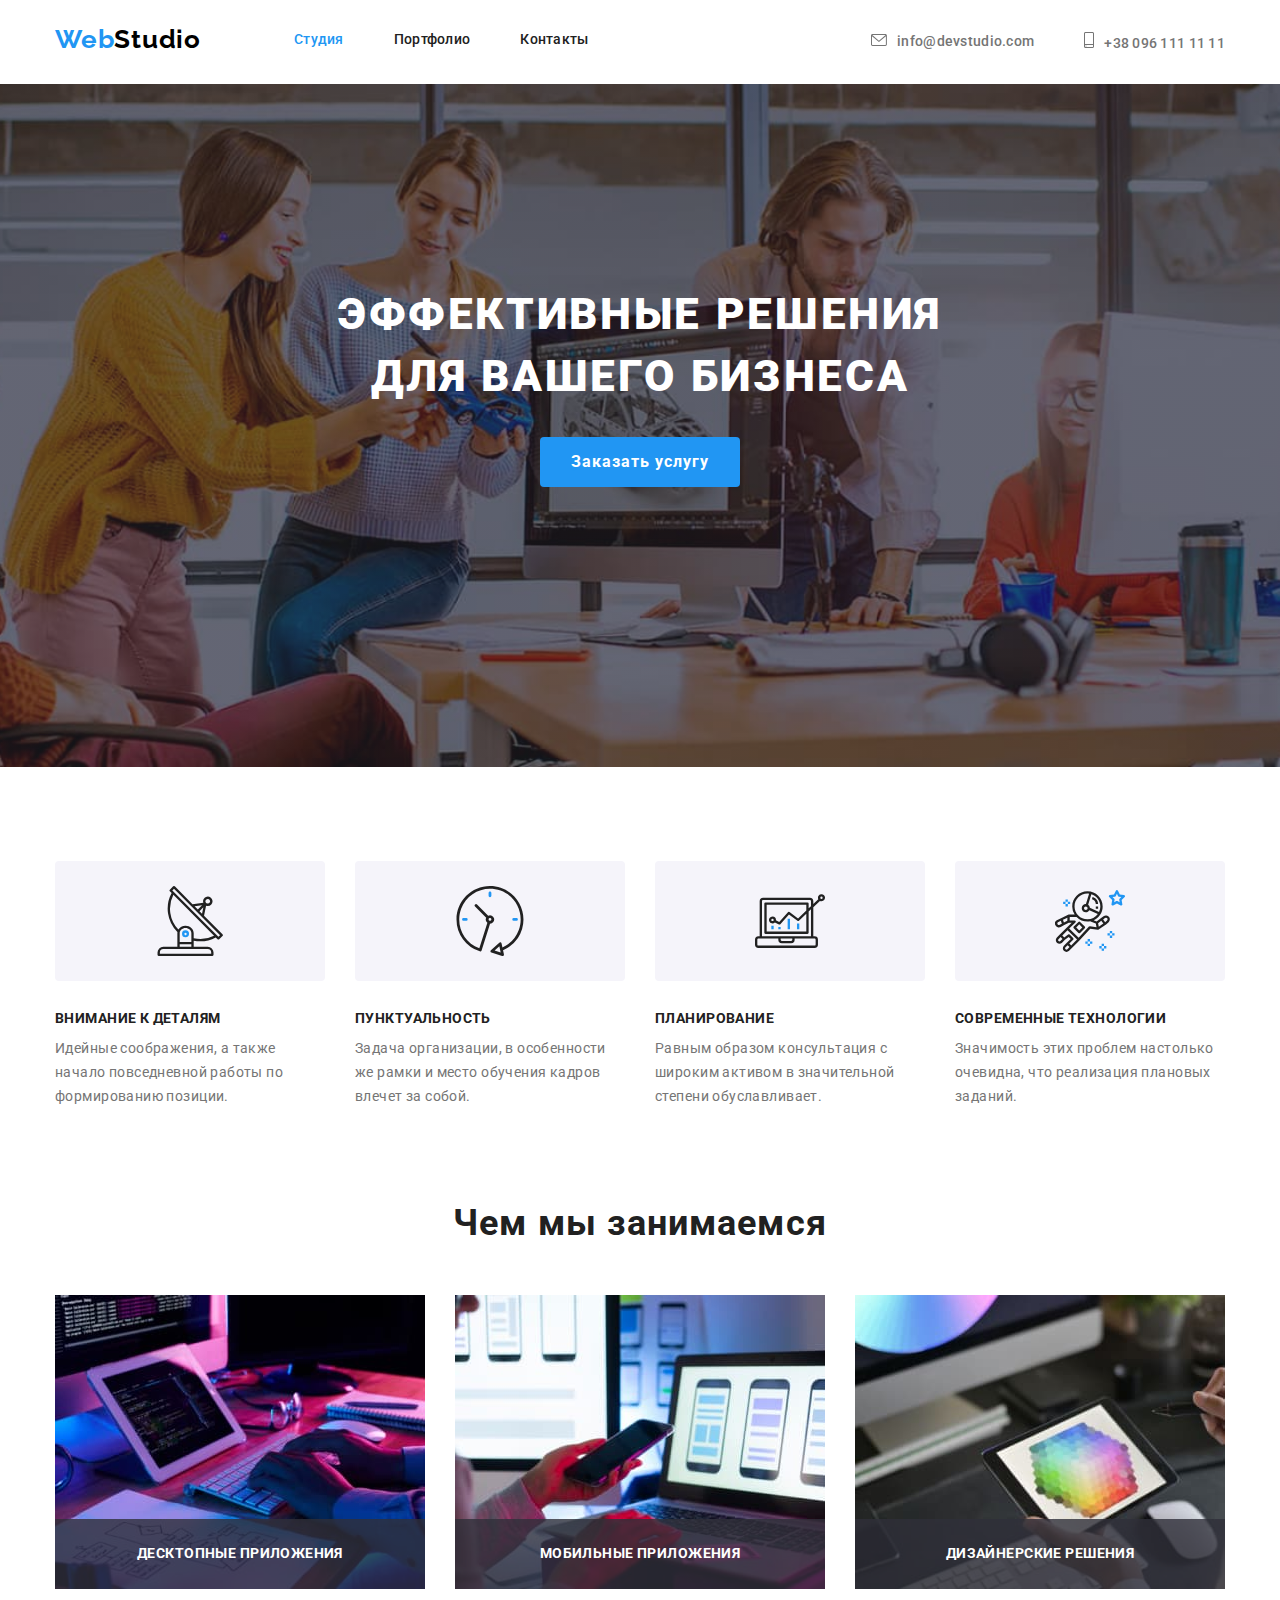
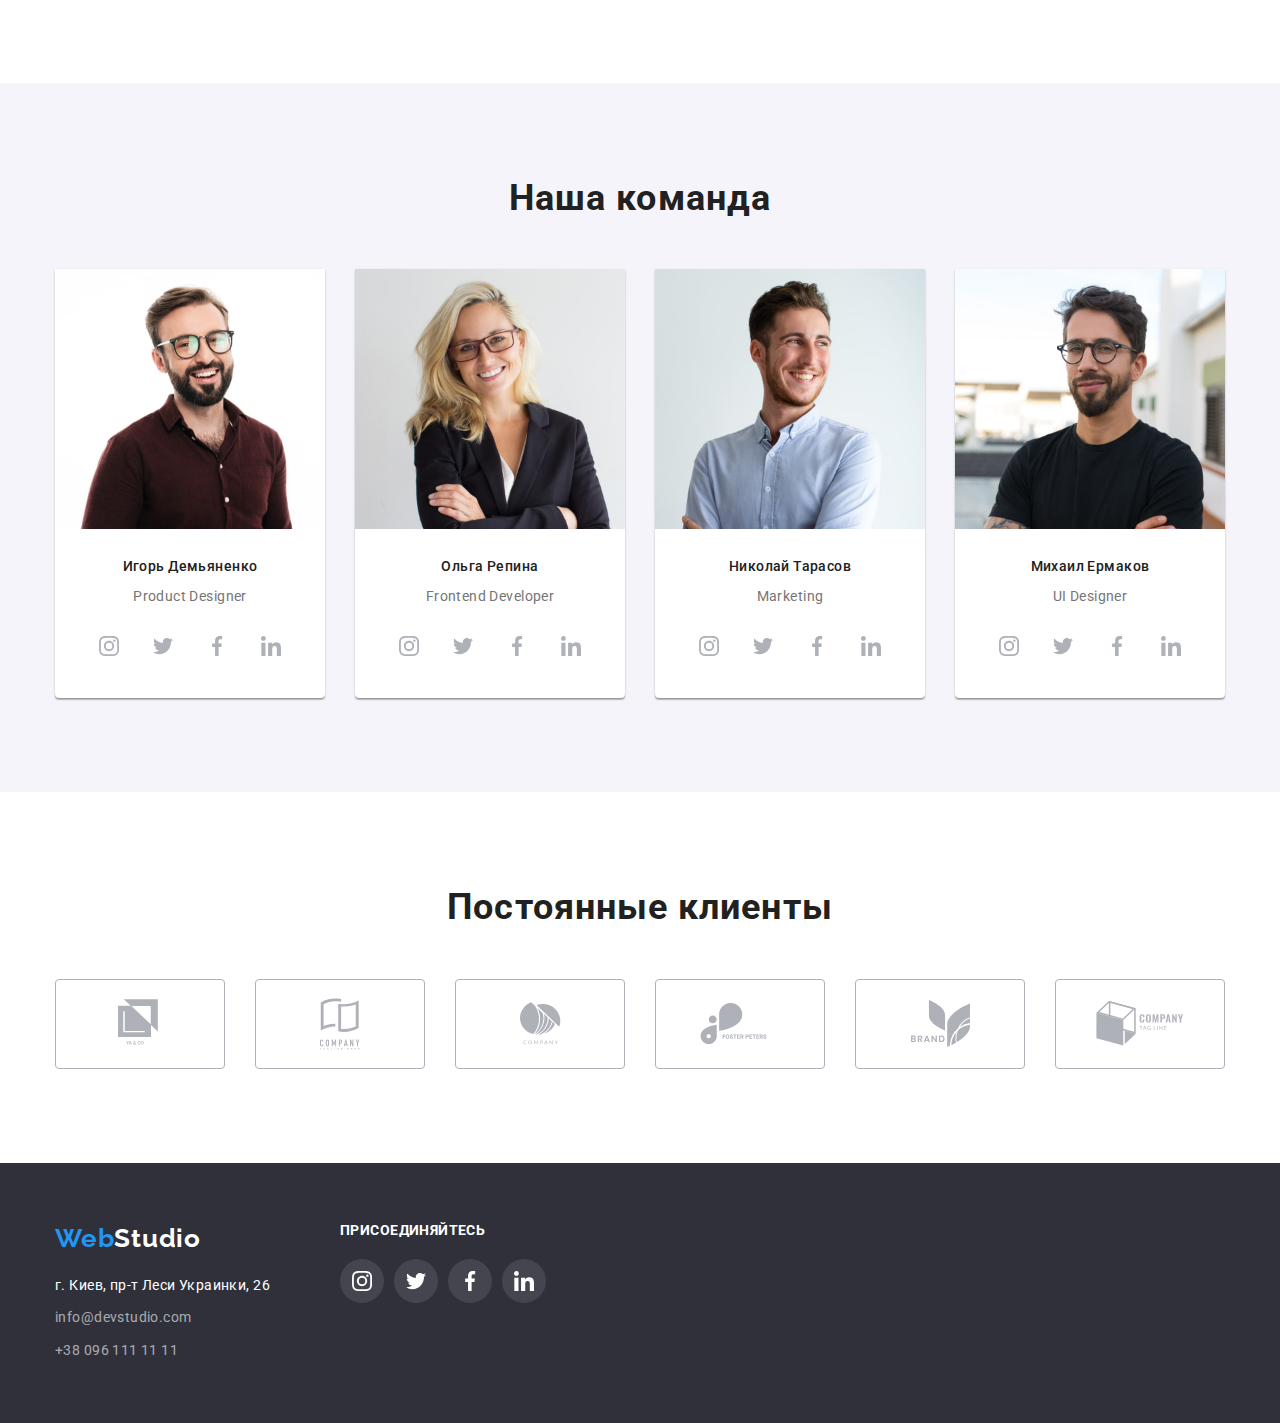
==== index.html @ 52931876 "add label-text for images" ====
<!DOCTYPE html>
<html 
lang="ru">
<head>
<meta http-equiv="Content-Type" content="text/html;charset=UTF-8">
<title>WebStudio</title>
<link rel="stylesheet" href="https://cdnjs.cloudflare.com/ajax/libs/modern-normalize/1.0.0/modern-normalize.min.css">
<link rel="preconnect" href="https://fonts.gstatic.com">
<link href="https://fonts.googleapis.com/css2?family=Raleway:wght@700&family=Roboto:wght@400;500;700;900&display=swap" rel="stylesheet">
<link rel="stylesheet" href="./css/styles.css">      
</head>
    <body>
            <!-- Шапка сайта -->
            <header class="container">
                <div class="site-navigation">
                    <nav>
                    <div class="logo-container">
                            <a class="logo link" href="./index.html">
                                <p><span class="logo-part">Web</span>Studio</p>
                            </a>
                            <ul class="nav-container">
                                <li class="send"><a class="site-nav link current" href="#">Студия</a></li>
                                <li class="send"><a class="site-nav link" href="./portfolio.html">Портфолио</a></li>
                                <li class="send"><a class="site-nav link" href="#">Контакты</a></li>
                            </ul>
                        </div>
                    </nav>
                    <div class="site-contacts">
                        <ul class="auth-nav">
                            <li class="send">
                              <a class="link"  href="mailto:info@devstudio.com">
                            <svg class="auth-icon" width="16px" height="12px">
                                <use href="./images/sprite.svg#icon-envelope"></use>
                            </svg>info@devstudio.com</a>   
                            </li>
                             <li class="send"><a class="link" href="tel:+380961111111">
                                <svg class="auth-icon" width="10px" height="16px">
                                    <use href="./images/sprite.svg#icon-smartphone"></use>
                                </svg>+38 096 111 11 11</a>
                            </li>
                        </ul>
                    </div>
                </div>
            </header>
            <main class="main">
                <!--Герой-->
                    <section class="hero"> 
                        <div class="container">
                        <h1 class="hero-title">Эффективные решения для вашего бизнеса</h1>
                        <button class="primary-button"><span class="primary-button">Заказать услугу</span></button>
                        </div>
                    </section>
                <!--Особенности-->
                    <section class="section-features">
                        <div class="container">
                            <h2 class="section-title about"><span class="hidden">Особенности</span></h2>
                            <ul class="features-list">
                                <li class="item"> 
                                   <div class="item-background">
                                        <svg class="icon-features" width="70px" height="70px">
                                            <use href="./images/sprite.svg#icon-Group"></use>
                                        </svg>
                                   </div>
                                    <h3 class="title">Внимание к деталям</h3>
                                    <p class="text">Идейные соображения, а также начало повседневной работы по формированию позиции.</p>
                                </li>
                                <li class="item">
                                    <div class="item-background">
                                        <svg class="icon-features" width="70" height="70">
                                            <use href="./images/sprite.svg#icon-clock-1"></use>
                                        </svg>
                                    </div>
                                    <h3 class="title">Пунктуальность</h3>
                                    <p class="text">Задача организации, в особенности же рамки и место обучения кадров влечет за собой.</p>
                                </li>
                                <li class="item"> 
                                    <div class="item-background">
                                        <svg class="icon-features" width="70" height="70">
                                            <use href="./images/sprite.svg#icon-diagram-1"></use>
                                        </svg>
                                    </div>
                                    <h3 class="title">Планирование</h3>
                                    <p class="text">Равным образом консультация с широким активом в значительной степени обуславливает.</p>
                                </li>
                                <li class="item">
                                    <div class="item-background">
                                        <svg class="icon-features" width="70px" height="70px">
                                            <use href="./images/sprite.svg#icon-astronaut-1"></use>
                                        </svg>
                                    </div>
                                    <h3 class="title">Современные технологии</h3>
                                    <p class="text">Значимость этих проблем настолько очевидна, что реализация плановых заданий.</p>
                                </li>
                            </ul>
                        </div>
                    </section>
                <!--Чем мы занимаемся-->
                    <section class="section-works">
                        <div class="container">
                        <h2 class="section-title">Чем мы занимаемся</h2>
                        <ul class="features-list">
                            <li class="item">
                                <a class="link" href="#">
                                    <img class="image" src="./images/box1-1.jpg" alt="рабочее место" width="370" height="294"></a>
                                    <div class="image-text">
                                        <p class="text-label">Десктопные приложения</p>
                                    </div>
                                
                            </li>
                            <li class="item">
                                <a class="link" href="#">
                                    <img class="image" src="./images/box2-1.jpg" alt="работа за ноутбуком" width="370" height="294"></a>
                                    <div class="image-text">
                                        <p class="text-label">Мобильные приложения</p>
                                    </div>
                            </li>
                            <li class="item">
                                <a class="link" href="#">
                                    <img class="image" src="./images/box3-1.jpg" alt="планшет в руке" width="370" height="294"></a>
                                    <div class="image-text">
                                        <p class="text-label">Дизайнерские решения</p>
                                    </div>
                            </li>
                        </ul>
                        </div>
                    </section>
                <!--Наша команда-->
                    <section class="section-holder">
                        <div class="container">
                            <h2 class="section-title">Наша команда</h2>
                             <div class="team">
                                <ul class="features-box">
                                    <li class="item">
                                        <img class="image" src="./images/img1-1.jpg" alt="Фото дизайнера" width="270" height="260">
                                        <h3 class="title">Игорь Демьяненко</h3>
                                        <p>Product Designer</p>
                                        <div class="features-card">
                                            <a class="icon-link" href="#">
                                                <svg class="social-link" width="20" height="20">
                                                    <use href="./images/sprite.svg#icon-instagram-g"></use>
                                                </svg>
                                            </a>
                                            <a class="icon-link" href="#">
                                                <svg class="social-link" width="20" height="20">
                                                    <use href="./images/sprite.svg#icon-twitter-1-1"></use>
                                                </svg>
                                            </a>
                                            <a class="icon-link" href="#">
                                                <svg class="social-link" width="20" height="20">
                                                    <use href="./images/sprite.svg#icon-facebook-g"></use>
                                                </svg>
                                            </a>
                                            <a class="icon-link" href="#">
                                                <svg class="social-link" width="20" height="20">
                                                    <use href="./images/sprite.svg#icon-linkedin-1"></use>
                                                </svg>
                                            </a>
                                        </div>
                                    </li>
                                     <li class="item">
                                        <img class="image" src="./images/img2-1.jpg" alt="Фото разработчика" width="270" height="260">
                                        <h3 class="title">Ольга Репина</h3>
                                        <p>Frontend Developer</p>
                                        <div class="features-card">
                                            <a class="icon-link" href="#">
                                                <svg class="social-link" width="20" height="20">
                                                    <use href="./images/sprite.svg#icon-instagram-g"></use>
                                                </svg>
                                            </a>
                                            <a class="icon-link" href="#">
                                                <svg class="social-link" width="20" height="20">
                                                    <use href="./images/sprite.svg#icon-twitter-1-1"></use>
                                                </svg>
                                            </a>
                                            <a class="icon-link" href="#">
                                                <svg class="social-link" width="20" height="20">
                                                    <use href="./images/sprite.svg#icon-facebook-g"></use>
                                                </svg>
                                            </a>
                                            <a class="icon-link" href="#">
                                                <svg class="social-link" width="20" height="20">
                                                    <use href="./images/sprite.svg#icon-linkedin-1"></use>
                                                </svg>
                                            </a>
                                        </div>
                                     </li>
                                     <li class="item">
                                        <img class="image" src="./images/img3-1.jpg" alt="Фото маркетолога" width="270" height="260">
                                        <h3 class="title">Николай Тарасов</h3>
                                        <p>Marketing</p>
                                        <div class="features-card">
                                            <a class="icon-link" href="#">
                                                <svg class="social-link" width="20" height="20">
                                                    <use href="./images/sprite.svg#icon-instagram-g"></use>
                                                </svg>
                                            </a>
                                            <a class="icon-link" href="#">
                                                <svg class="social-link" width="20" height="20">
                                                    <use href="./images/sprite.svg#icon-twitter-1-1"></use>
                                                </svg>
                                            </a>
                                            <a class="icon-link" href="#">
                                                <svg class="social-link" width="20" height="20">
                                                    <use href="./images/sprite.svg#icon-facebook-g"></use>
                                                </svg>
                                            </a>
                                            <a class="icon-link" href="#">
                                                <svg class="social-link" width="20" height="20">
                                                    <use href="./images/sprite.svg#icon-linkedin-1"></use>
                                                </svg>
                                            </a>
                                        </div>
                                     </li>
                                     <li class="item">
                                        <img class="image" src="./images/img4-1.jpg" alt="Фото UI дизайнера" width="270" height="260">
                                        <h3 class="title">Михаил Ермаков</h3>
                                        <p>UI Designer</p>
                                        <div class="features-card">
                                            <a class="icon-link" href="#">
                                                <svg class="social-link" width="20" height="20">
                                                    <use href="./images/sprite.svg#icon-instagram-g"></use>
                                                </svg>
                                            </a>
                                            <a class="icon-link" href="#">
                                                <svg class="social-link" width="20" height="20">
                                                    <use href="./images/sprite.svg#icon-twitter-1-1"></use>
                                                </svg>
                                            </a>
                                            <a class="icon-link" href="#">
                                                <svg class="social-link" width="20" height="20">
                                                    <use href="./images/sprite.svg#icon-facebook-g"></use>
                                                </svg>
                                            </a>
                                            <a class="icon-link" href="#">
                                                <svg class="social-link" width="20" height="20">
                                                    <use href="./images/sprite.svg#icon-linkedin-1"></use>
                                                </svg>
                                            </a>
                                        </div>
                                    </li>
                                </ul>
                            </div>
                        </div>
                    </section>
                <!-- Section our clients -->
                    <section class="our-clients">
                       <div class="container">
                            <h2 class="section-title">Постоянные клиенты</h2>
                            <ul class="item-clients">
                                <li class="item">
                                    <a class="icon-clients" href="">
                                        <svg class="link-card" width="44" height="49">
                                            <use  href="./images/sprite.svg#icon-logo-1"></use>
                                        </svg>
                                    </a>
                                </li>
                                <li class="item">
                                    <a class="icon-clients" href="">
                                        <svg class="link-card" width="40" height="52">
                                            <use href="./images/sprite.svg#icon-logo-2"></use>
                                        </svg>
                                    </a>
                                </li>
                                <li class="item">
                                    <a class="icon-clients" href="">
                                        <svg class="link-card" width="41" height="43">
                                            <use href="./images/sprite.svg#icon-logo-3"></use>
                                        </svg>
                                    </a>
                                </li>
                                <li class="item">
                                    <a class="icon-clients" href="">
                                        <svg class="link-card" width="80" height="42">
                                            <use  href="./images/sprite.svg#icon-logo-4"></use>
                                        </svg>
                                    </a>
                                </li>
                                <li class="item">
                                    <a class="icon-clients" href="">
                                        <svg class="link-card" width="59" height="47">
                                            <use href="./images/sprite.svg#icon-logo-5"></use>
                                        </svg>
                                    </a>
                                </li>
                                <li class="item">
                                    <a class="icon-clients" href="">
                                        <svg class="link-card" width="88" height="45">
                                            <use href="./images/sprite.svg#icon-logo-6"></use>
                                        </svg>
                                    </a>
                                </li>
                            </ul>
                       </div>
                    </section>
            </main>
            <!-- Футер -->
            <footer class="footer">
                <div class="footer-icons container">
                    <div class="footer-container ">
                        <div class="logo-container">
                            <a class="link" href="./index.html">
                                <p class="logo-sub"><span class="logo-part">Web</span>Studio</p>
                            </a>
                        </div>
                        <address class="address-container">
                            <p class="address-text">г. Киев, пр-т Леси Украинки, 26</p>
                        </address>
                        <ul class="items">
                            <li class="footer-link"><a class="item" href="mailto:info@devstudio.com">info@devstudio.com</a></li>
                            <li class="footer-link"><a class="item" href="tel:+380961111111">+38 096 111 11 11</a></li>
                        </ul>
                    </div>
                    <div class="box-icon">
                        <h2 class="part-title">присоединяйтесь</h2>
                        <ul class="footer-link">
                            <li class="footer-item">
                                <a class="part-icon" href="">
                                    <svg width="20" height="20">
                                        <use href="./images/sprite.svg#icon-instagram-w"></use>
                                    </svg>
                                </a>
                            </li>
                            <li class="footer-item">
                                <a class="part-icon" href="">
                                    <svg width="20" height="20">
                                        <use href="./images/sprite.svg#icon-twitter-1w"></use>
                                    </svg>
                                </a>
                            </li>
                            <li class="footer-item">
                                <a class="part-icon" href="">
                                    <svg width="20" height="20">
                                        <use href="./images/sprite.svg#icon-facebook-w"></use>
                                    </svg>
                                </a>
                            </li>
                            <li class="footer-item">
                                <a class="part-icon" href="">
                                    <svg width="20" height="20">
                                        <use href="./images/sprite.svg#icon-linkedin-w"></use>
                                    </svg>
                                </a>
                            </li>
                        </ul>
                    </div>
                </div>
            </footer>
    </body>
</html>
---- css/styles.css ----
h1,
h2,
h3,
h4,
h5,
h6 {
  margin: 0;
}
*,
*::before,
*::after {
  box-sizing: border-box;
}
:root {
  --primary-text-color: #757575;
  --second-text-color: #ffffff;
  --title-text-color: #212121;
  --accent-color: #2196f3;
  --primary-bg-color: #ffffff;
  --second-bg-color: #2f303a;
  --section-bg-color: #f5f4fa;
}

.container {
  margin-left: auto;
  margin-right: auto;
  width: 1200px;
  padding: 0px 15px;

  /* outline: 3px solid teal; */
}

/* Стили для index.html */

/* Header */

.site-contacts {
  margin-left: auto;
  align-items: center;
  display: flex;
}
.site-navigation {
  display: flex;
  justify-content: flex-start;
}

.nav-container {
  align-items: center;
  display: flex;
  margin-left: 93px;
}
.nav-container .send + .send {
  margin-left: 50px;
  margin-top: 32px;
  margin-bottom: 32px;
}
.auth-icon {
  fill: currentColor;
  box-sizing: content-box;
  padding-right: 10px;
}
.send {
  display: flex;
}
.auth-nav {
  display: flex;
  align-items: center;
}
.auth-nav .send:hover .auth-nav .send:focus {
  fill: var(--accent-color);
  margin-top: 32px;
  margin-bottom: 32px;
}
.auth-nav .send + .send {
  padding-left: 50px;
  padding-top: 32px;
  padding-bottom: 32px;
}
.auth-nav .link:hover,
.auth-nav .link:focus {
  color: var(--accent-color);
}
.auth-icon:hover,
.auth-icon:focus {
  color: var(--accent-color);
}
.logo-container {
  align-items: center;
  display: flex;
}

.auth-nav .link {
  display: block;
  color: var(--primary-text-color);
  font-weight: 500;
  font-size: 14px;
  line-height: 1.14;
  letter-spacing: 0.02em;
}

body {
  margin: 0;
  font-family: 'Raleway', sans-serif;
  font-family: 'Roboto', sans-serif;
  background-color: var(--primary-bg-color);
  color: var(--primary-text-color);
  font-style: normal;
  font-weight: 400;
  font-size: 14px;
  line-height: 1.7;
  letter-spacing: 0.03em;
}
ul {
  padding: 0;
  margin: 0;
  list-style: none;
}
.link {
  text-decoration: none;
}

/* logo */
.logo-container > .logo {
  align-items: center;
  margin-top: 24px;
  margin-bottom: 25px;
}
.logo-container p {
  margin: 0;
}
.logo {
  font-family: Raleway;
  font-weight: 700;
  font-size: 26px;
  line-height: 1.2;
  letter-spacing: 0.03em;
  color: #000000;
}
.logo-part {
  color: var(--accent-color);
}

/*Site-nav*/
.site-nav {
  display: flex;

  color: var(--title-text-color);

  font-weight: 500;
  font-size: 14px;
  line-height: 1.14;
  letter-spacing: 0.02em;
}
.site-nav.link:hover,
.site-nav.link:focus {
  color: var(--accent-color);
}
.site-nav.link.current {
  color: var(--accent-color);
}
/* Hero */
.hero-container {
}
.hero {
  background-image: linear-gradient(
      to right,
      rgba(47, 48, 58, 0.4),
      rgba(47, 48, 58, 0.4)
    ),
    url(../images/Img14-1.jpg);
  background-repeat: no-repeat;
  background-size: cover;
  background-position: center;

  padding-bottom: 280px;
  padding-top: 200px;

  background-color: var(--second-bg-color);
  align-items: center;
  text-align: center;
}
.hero-title {
  display: block;
  width: 696px;
  margin: auto;
  margin-bottom: 30px;

  color: var(--second-text-color);

  font-weight: 900;
  font-size: 44px;
  line-height: 1.4;
  text-align: center;
  letter-spacing: 0.06em;
  text-transform: uppercase;
}
/* Button */
.primary-button {
  border-radius: 4px;
  border: none;
  min-width: 200px;
  height: 50px;

  background-color: var(--accent-color);
  color: var(--second-text-color);
  font-weight: 700;
  font-size: 16px;
  line-height: 1.9;
  letter-spacing: 0.06em;
  outline: transparent;
  cursor: pointer;
}

/* Sections */
.hidden {
  position: absolute;
  clip: rect(0 0 0 0);
  width: 1px;
  height: 1px;
  margin: -1px;
}

.section-holder {
  padding: 94px 0px;
  background-color: var(--section-bg-color);
}
.section-works {
  padding-bottom: 94px;
}
.section-features {
  padding-bottom: 94px;
  padding-top: 94px;
}
.container > .about {
  margin-bottom: 0px;
}
.section-title {
  margin-bottom: 50px;
  color: var(--title-text-color);
  font-weight: 700;
  font-size: 36px;
  line-height: 1.17;
  text-align: center;
  letter-spacing: 0.03em;
}
/* Features */

.item-background {
  margin-bottom: 30px;
  background-color: var(--section-bg-color);
  border-radius: 4px;
  display: flex;
  justify-content: center;
  align-items: center;
  box-sizing: content-box;
  width: 270px;
  height: 120px;
}
.features-list .item {
  position: relative;
}
.features-list .item + .item {
  margin-left: 30px;
}
.features-list {
  display: flex;
  justify-content: space-between;
}

.image {
  display: block;
}

.image-text {
  position: absolute;
  bottom: 0;
  left: 0;
  width: 370px;
  height: 70px;

  background-color: rgba(47, 48, 58, 0.8);
}
.text-label {
  position: absolute;
  top: 50%;
  left: 50%;
  transform: translate(-50%, -50%);

  font-weight: 700;
  font-size: 14px;
  line-height: 1.14;
  text-align: center;
  letter-spacing: 0.03em;
  text-transform: uppercase;

  color: var(--primary-bg-color);
}
.features-container {
  margin-bottom: 94px;
}
.features-list p {
  width: 270px;
  margin: 0;
}
.features-list .title {
  margin-bottom: 10px;
  color: var(--title-text-color);
  font-weight: 700;
  font-size: 14px;
  line-height: 1.14;
  letter-spacing: 0.03em;
  text-transform: uppercase;
}
.features-box .item + .item {
  margin-left: 30px;
}
.features-box {
  display: flex;
}
.features-box p {
  margin: 0;
}
.features-box li {
  box-shadow: 0px 1px 3px rgba(0, 0, 0, 0.12), 0px 1px 1px rgba(0, 0, 0, 0.14),
    0px 2px 1px rgba(0, 0, 0, 0.2);
  border-radius: 0px 0px 4px 4px;
  background-color: var(--second-text-color);
  width: 270px;
  text-align: center;
}
.features-box .image {
  margin-bottom: 30px;
}
.team p {
  margin-bottom: 16px;
}
.features-box .title {
  margin-bottom: 10px;
  color: var(--title-text-color);
  font-weight: 500;
  font-size: 14px;
  line-height: 1.14;
  letter-spacing: 0.03em;
}
.features-card .icon-link + .icon-link {
  margin-left: 10px;
}
.icon-link:hover,
.icon-link:focus {
  background-color: var(--accent-color);
  fill: var(--primary-bg-color);
}
.features-card {
  color: #afb1b8;
  display: flex;
  padding-right: 32px;
  padding-left: 32px;
  padding-bottom: 30px;
}

.icon-link {
  color: #afb1b8;
  width: 44px;
  height: 44px;
  background-size: contain;
  display: flex;
  justify-content: center;
  align-items: center;
  cursor: pointer;
  border-radius: 50%;
  fill: currentColor;
}
.social-link {
  justify-content: center;
  align-items: center;
  display: flex;
  background-size: contain;
}
/* Section our clients */
.our-clients {
  padding: 94px 0px;
}
.item-clients {
  display: flex;
}
.icon-clients:hover,
.icon-clients:focus {
  border-radius: 4px;
  fill: var(--accent-color);
}
.icon-clients {
  width: 170px;
  height: 90px;
  color: #afb1b8;
  background-size: contain;
  display: flex;
  justify-content: center;
  align-items: center;
  cursor: pointer;
  fill: currentColor;
}
.item-clients .item:focus,
.item-clients .item:hover {
  border: 1px solid #2196f3;
}
.item-clients .item {
  cursor: pointer;
  display: flex;
  border: 1px solid #afb1b8;
  box-sizing: border-box;
  border-radius: 4px;
  fill: currentColor;

  justify-content: center;
  align-items: center;
  width: 170px;
  height: 90px;
}
.item-clients .item + .item {
  margin-left: 30px;
}
/* Footer */
.footer-icons {
  display: flex;
}
.box-icon {
  margin-left: 70px;
  margin-right: auto;
}
.footer-link {
  display: flex;
}
.footer-link .footer-item + .footer-item {
  margin-left: 10px;
}
.part-title {
  margin-bottom: 20px;
  font-weight: 700;
  font-size: 14px;
  line-height: 1.14;
  letter-spacing: 0.03em;
  text-transform: uppercase;
  color: var(--second-text-color);
}
.part-icon {
  background: rgba(255, 255, 255, 0.1);
  width: 44px;
  height: 44px;
  background-size: contain;
  display: flex;
  justify-content: center;
  align-items: center;
  cursor: pointer;
  border-radius: 50%;
  fill: currentColor;
}
.part-icon:hover,
.part-icon:focus {
  background-color: var(--accent-color);
}
.footer-container {
  align-items: center;
  justify-content: flex-start;
  background-color: var(--second-bg-color);
}
.footer-container .item + .item {
  margin-bottom: 9px;
}
.logo-container .logo-sub {
  margin-bottom: 20px;
}
.items .footer-link:first-child {
  margin-bottom: 9px;
}

.footer {
  padding-bottom: 60px;
  padding-top: 60px;

  background-color: var(--second-bg-color);
}
.footer .item {
  color: rgba(255, 255, 255, 0.6);
  text-decoration: none;
  font-weight: 400;
  font-size: 14px;
  line-height: 1.7;
  letter-spacing: 0.03em;
}

.logo-sub {
  justify-content: flex-start;
  color: var(--second-text-color);
  font-family: Raleway;
  font-weight: 700;
  font-size: 26px;
  line-height: 1.19;
  letter-spacing: 0.03em;
}
.address-container {
  margin-bottom: 9px;
}
.address-container p {
  margin: 0;
}
.address-text {
  color: var(--second-text-color);
  font-style: normal;
  font-weight: 400;
  font-size: 14px;
  line-height: 1.7;
  letter-spacing: 0.03em;
}
/*Стили для portfolio.html */
/* Line Header */
.head-max {
  border-bottom: 1px solid #ececec;
}
/*Стили для portfolio.html */
.primary-filter {
  padding: 94px 0px;
}
.main-items {
  display: flex;
  flex-wrap: wrap;
}
.main-items .item:nth-last-child(-n + 3) {
  margin-bottom: 0px;
}
.main-items .item:nth-child(3n) {
  margin-right: 0px;
}
.item > .link:hover,
.item > .link:focus {
  box-shadow: 0px 1px 1px rgba(0, 0, 0, 0.12), 0px 4px 4px rgba(0, 0, 0, 0.06),
    1px 4px 6px rgba(0, 0, 0, 0.16);
}

.main-items .item {
  margin-bottom: 30px;
  margin-right: 30px;
  background-color: var(--primary-bg-color);
  border: 1px solid #eeeeee;
  width: 370px;
}
.filter {
  justify-content: center;
  display: flex;
  padding-bottom: 50px;
}
.filter-list + .filter-list {
  margin-left: 8px;
}
.filter-list {
  font-weight: 500;
  font-size: 16px;
  line-height: 1.6;
}
.main-content {
  font-weight: 400;
  font-size: 16px;
  line-height: 1.9;
  letter-spacing: 0.03em;
}
.item-title {
  color: var(--title-text-color);
  font-weight: 700;
  font-size: 18px;
  line-height: 2;
  letter-spacing: 0.06em;
}
.item > .link {
  display: block;
}
.picture {
  display: block;
  max-width: 100%;
  height: auto;
}
.main-items .link {
  max-width: 100%;
  height: auto;
  display: block;
  color: var(--primary-text-color);
}
.filter-section {
  padding: 20px 24px;
}

/* Button */
.filter-list > .button:hover,
.filter-list > .button:focus {
  color: var(--second-text-color);
  background-color: var(--accent-color);
  box-shadow: 0px 3px 1px rgba(0, 0, 0, 0.1), 0px 1px 2px rgba(0, 0, 0, 0.08),
    0px 2px 2px rgba(0, 0, 0, 0.12);
  cursor: pointer;
}
.filter-list > .button {
  padding: 6px 22px;
  border-radius: 4px;
  border: none;
  min-width: 73px;
  height: 38px;
  font-weight: 500;
  font-size: 16px;
  line-height: 1.6;
  text-align: center;
  letter-spacing: 0.03em;
  outline: transparent;
}
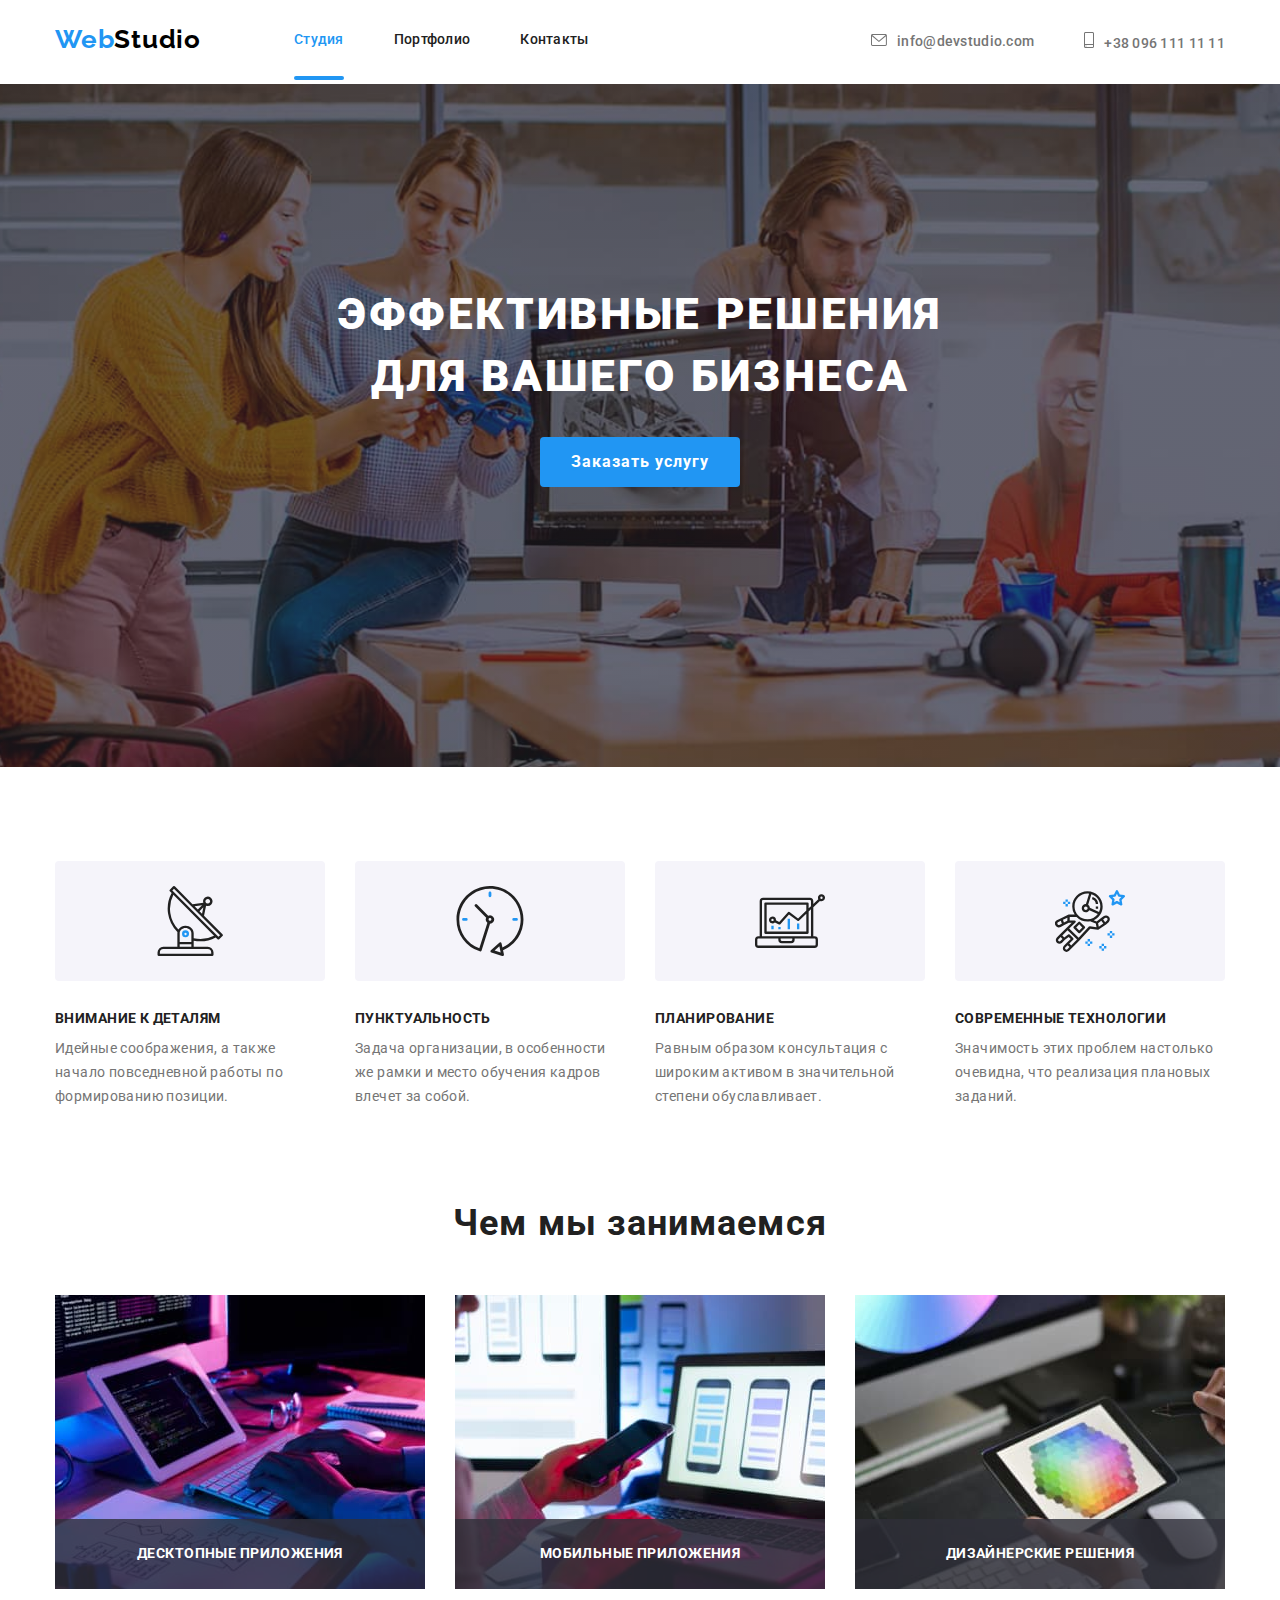
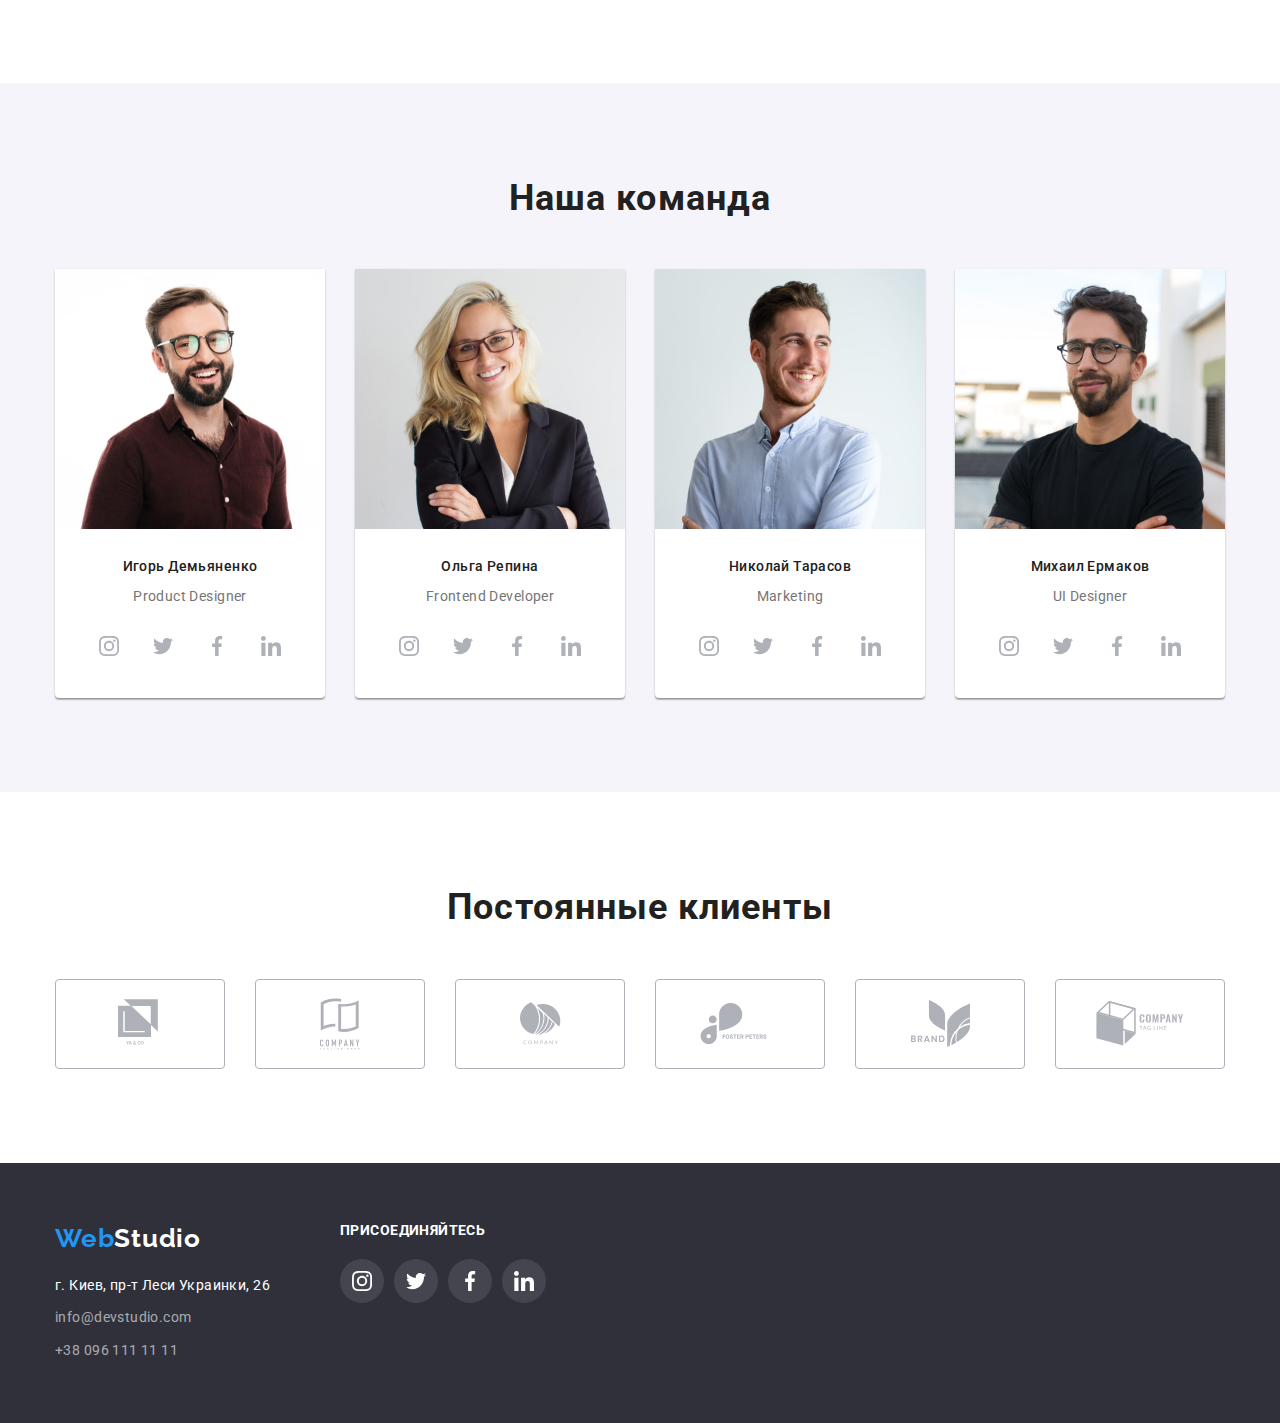
==== commit db72c7ed: "added animation for cards page portfolio" ====
--- a/index.html
+++ b/index.html
@@ -14,7 +14,7 @@
             <header class="container">
                 <div class="site-navigation">
                     <nav>
-                    <div class="logo-container">
+                        <div class="logo-container">
                             <a class="logo link" href="./index.html">
                                 <p><span class="logo-part">Web</span>Studio</p>
                             </a>
@@ -47,7 +47,7 @@
                     <section class="hero"> 
                         <div class="container">
                         <h1 class="hero-title">Эффективные решения для вашего бизнеса</h1>
-                        <button class="primary-button"><span class="primary-button">Заказать услугу</span></button>
+                        <button data-modal-open class="primary-button"><span class="primary-button">Заказать услугу</span></button>
                         </div>
                     </section>
                 <!--Особенности-->
@@ -103,7 +103,9 @@
                                 <a class="link" href="#">
                                     <img class="image" src="./images/box1-1.jpg" alt="рабочее место" width="370" height="294"></a>
                                     <div class="image-text">
-                                        <p class="text-label">Десктопные приложения</p>
+                                        <div class="text-label">
+                                            <p>Десктопные приложения</p>
+                                        </div>
                                     </div>
                                 
                             </li>
@@ -111,14 +113,18 @@
                                 <a class="link" href="#">
                                     <img class="image" src="./images/box2-1.jpg" alt="работа за ноутбуком" width="370" height="294"></a>
                                     <div class="image-text">
-                                        <p class="text-label">Мобильные приложения</p>
+                                        <div class="text-label">
+                                            <p>Мобильные приложения</p>
+                                        </div>
                                     </div>
                             </li>
                             <li class="item">
                                 <a class="link" href="#">
                                     <img class="image" src="./images/box3-1.jpg" alt="планшет в руке" width="370" height="294"></a>
                                     <div class="image-text">
-                                        <p class="text-label">Дизайнерские решения</p>
+                                        <div class="text-label">
+                                            <p>Дизайнерские решения</p>
+                                        </div>
                                     </div>
                             </li>
                         </ul>
@@ -345,6 +351,14 @@
                     </div>
                 </div>
             </footer>
+             <!-- Modal window  -->
+            <div class="backdrop is-hidden" data-modal>
+                <div class="modal">
+                    <button data-modal-close class="button-close">Закрыть</button>
+                </div>
+            </div>
+
+            <script src="./js/modal.js"></script>
     </body>
 </html>
 
--- a/css/styles.css
+++ b/css/styles.css
@@ -50,9 +50,7 @@
   margin-left: 93px;
 }
 .nav-container .send + .send {
-  margin-left: 50px;
-  margin-top: 32px;
-  margin-bottom: 32px;
+  padding-left: 50px;
 }
 .auth-icon {
   fill: currentColor;
@@ -142,7 +140,7 @@
 
 /*Site-nav*/
 .site-nav {
-  display: flex;
+  /* display: flex; */
 
   color: var(--title-text-color);
 
@@ -155,8 +153,26 @@
 .site-nav.link:focus {
   color: var(--accent-color);
 }
+.site-nav.link {
+  position: relative;
+  padding-top: 32px;
+  padding-bottom: 32px;
+}
 .site-nav.link.current {
   color: var(--accent-color);
+}
+.site-nav.link.current::after {
+  content: '';
+
+  display: block;
+  position: absolute;
+  bottom: 0;
+  left: 0;
+
+  width: 100%;
+  height: 4px;
+  border-radius: 2px;
+  background-color: var(--accent-color);
 }
 /* Hero */
 .hero-container {
@@ -275,7 +291,7 @@
   position: absolute;
   bottom: 0;
   left: 0;
-  width: 370px;
+  width: 100%;
   height: 70px;
 
   background-color: rgba(47, 48, 58, 0.8);
@@ -511,7 +527,41 @@
   line-height: 1.7;
   letter-spacing: 0.03em;
 }
-/*Стили для portfolio.html */
+/* Modal window */
+.backdrop {
+  position: fixed;
+  width: 100%;
+  height: 100%;
+  top: 0;
+  left: 0;
+
+  background-color: rgba(0, 0, 0, 0.2);
+}
+.backdrop.is-hidden {
+  opacity: 0;
+  pointer-events: none;
+}
+.modal {
+  position: absolute;
+  top: 50%;
+  left: 50%;
+  transform: translate(-50%, -50%);
+
+  width: 528px;
+  height: 581px;
+  padding: 20px;
+  box-shadow: 0px 1px 3px rgba(0, 0, 0, 0.12), 0px 1px 1px rgba(0, 0, 0, 0.14),
+    0px 2px 1px rgba(0, 0, 0, 0.2);
+  border-radius: 4px;
+  background-color: var(--primary-bg-color);
+}
+.button-close {
+  position: absolute;
+  bottom: 5%;
+  left: 50%;
+  transform: translate(-50%, -50%);
+}
+/* Стили для portfolio.html */
 /* Line Header */
 .head-max {
   border-bottom: 1px solid #ececec;
@@ -569,13 +619,50 @@
   line-height: 2;
   letter-spacing: 0.06em;
 }
-.item > .link {
-  display: block;
-}
+
 .picture {
   display: block;
   max-width: 100%;
   height: auto;
+}
+.item > .link:hover .thumb {
+  transform: translateY(0);
+}
+.overlay {
+  position: relative;
+  overflow: hidden;
+}
+.thumb {
+  display: inline-block;
+  position: absolute;
+  top: 0;
+  left: 0;
+  transform: translateY(100%);
+  content: '';
+
+  width: 100%;
+  height: 100%;
+  background-color: rgba(33, 150, 243, 0.9);
+  opacity: 1;
+
+  transition: transform 250ms cubic-bezier(0.4, 0, 0.2, 1);
+}
+
+.text-box {
+  width: 322px;
+  margin: 0;
+
+  position: absolute;
+  top: 50%;
+  left: 50%;
+  transform: translate(-50%, -50%);
+
+  font-style: normal;
+  font-weight: normal;
+  font-size: 18px;
+  line-height: 1.6;
+  letter-spacing: 0.03em;
+  color: var(--primary-bg-color);
 }
 .main-items .link {
   max-width: 100%;
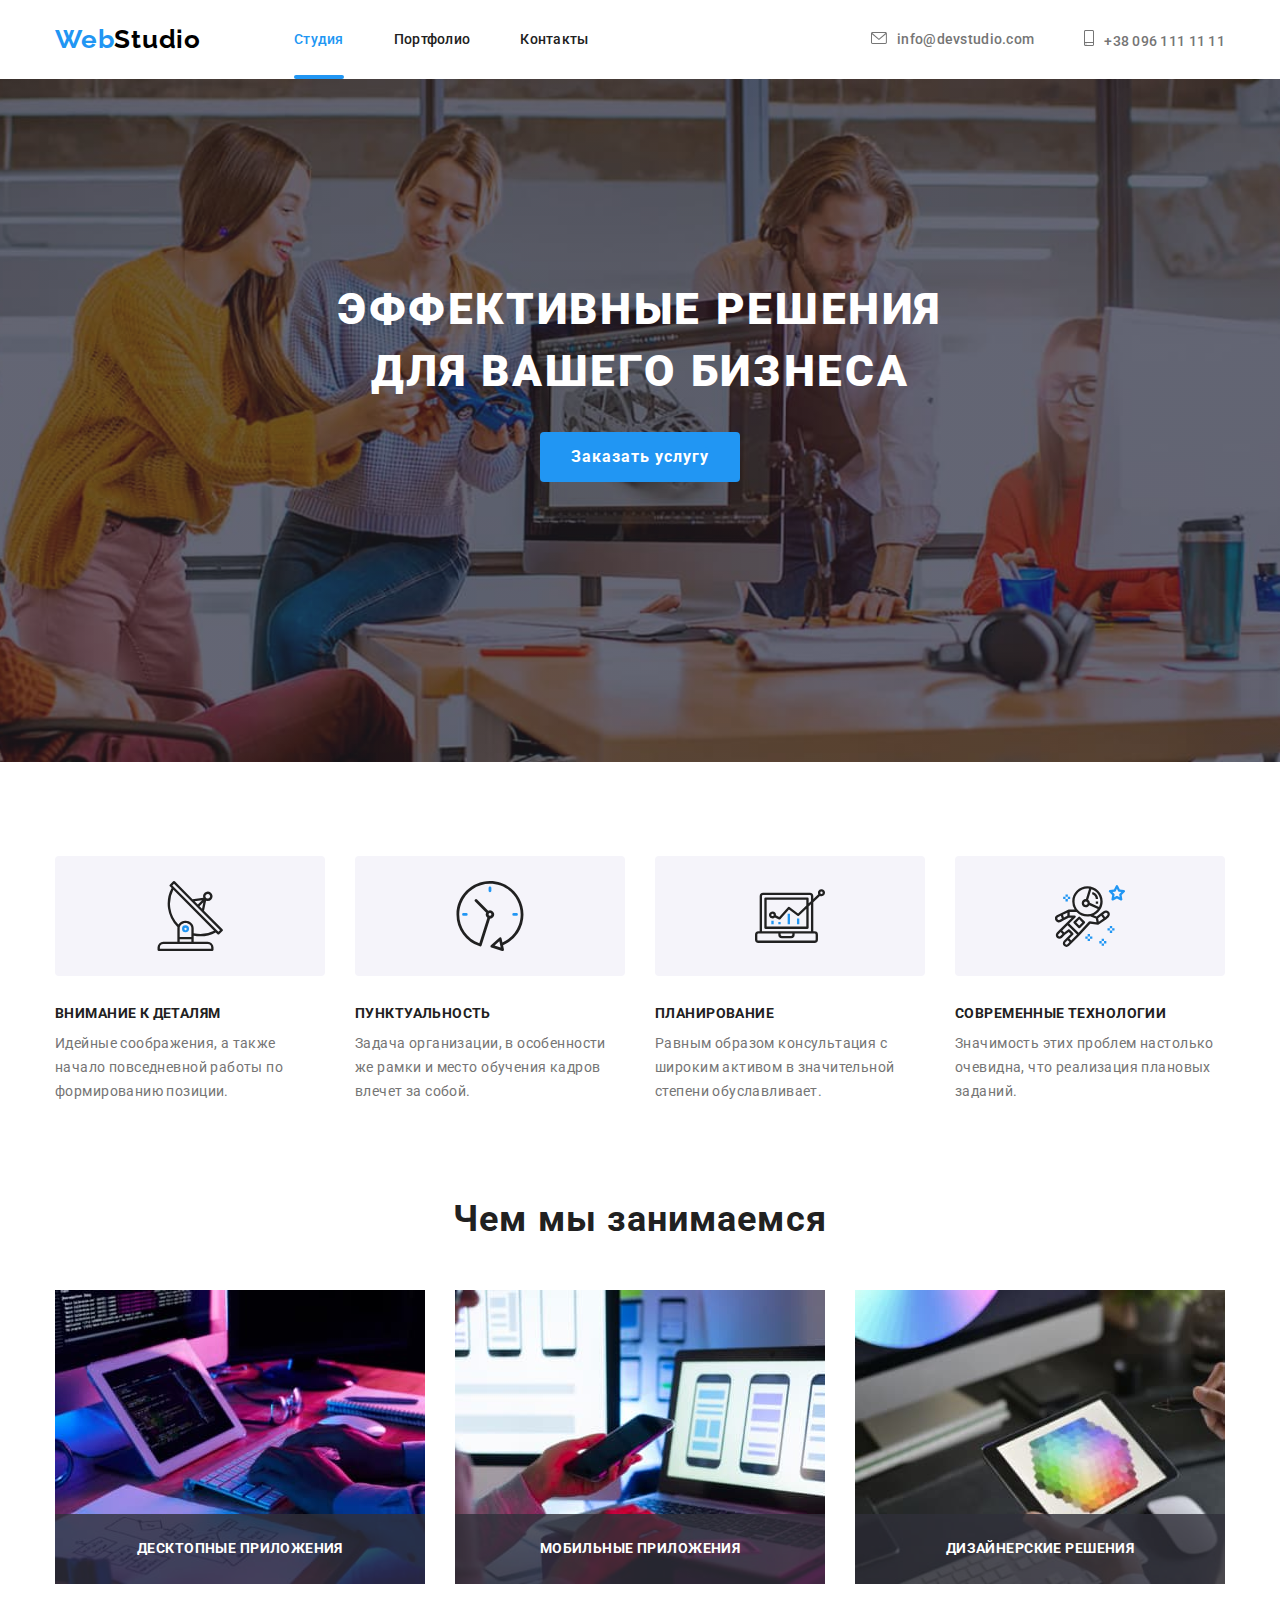
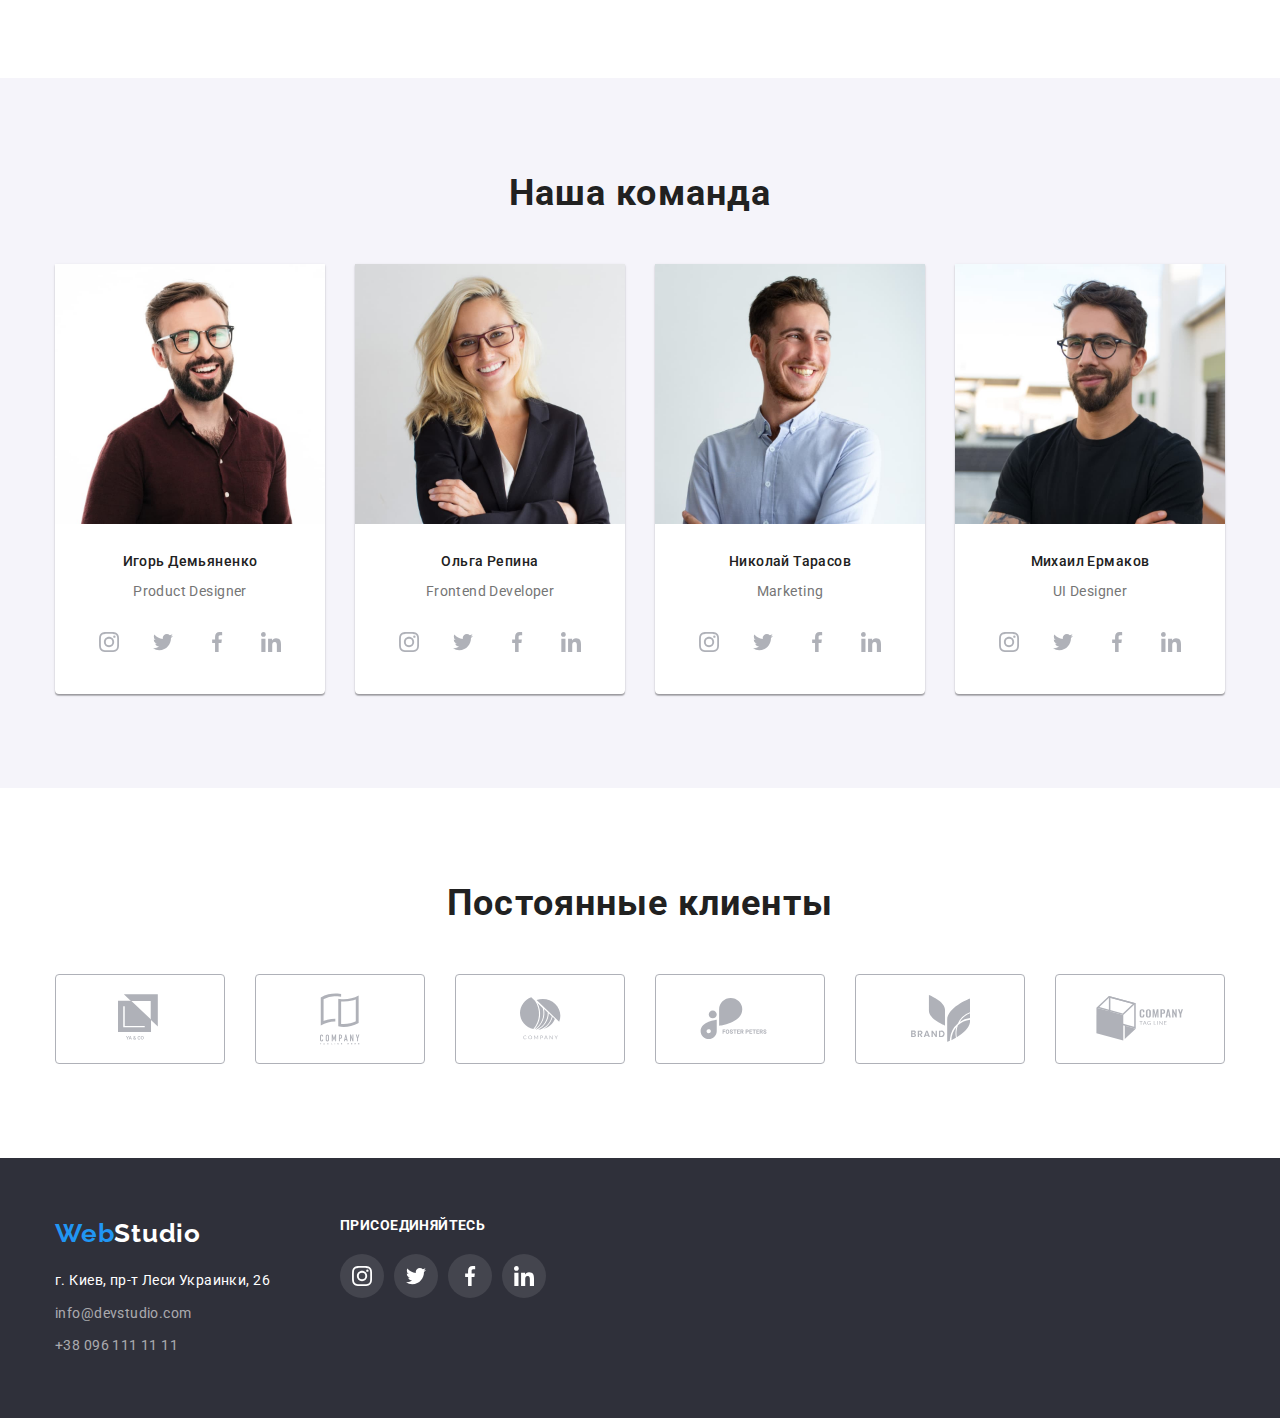
==== commit 48d08326: "fixed header and added shadows in root" ====
--- a/index.html
+++ b/index.html
@@ -12,19 +12,19 @@
     <body>
             <!-- Шапка сайта -->
             <header class="container">
-                <div class="site-navigation">
-                    <nav>
-                        <div class="logo-container">
-                            <a class="logo link" href="./index.html">
-                                <p><span class="logo-part">Web</span>Studio</p>
-                            </a>
-                            <ul class="nav-container">
-                                <li class="send"><a class="site-nav link current" href="#">Студия</a></li>
-                                <li class="send"><a class="site-nav link" href="./portfolio.html">Портфолио</a></li>
-                                <li class="send"><a class="site-nav link" href="#">Контакты</a></li>
-                            </ul>
-                        </div>
-                    </nav>
+                 <div class="site-navigation">
+                         <nav>
+                            <div class="logo-container">
+                                <a class="logo link" href="./index.html">
+                                    <p><span class="logo-part">Web</span>Studio</p>
+                                </a>
+                                <ul class="nav-container">
+                                    <li class="send"><a class="site-nav link current" href="#">Студия</a></li>
+                                    <li class="send"><a class="site-nav link" href="./portfolio.html">Портфолио</a></li>
+                                    <li class="send"><a class="site-nav link" href="#">Контакты</a></li>
+                                </ul>
+                            </div>
+                         </nav>
                     <div class="site-contacts">
                         <ul class="auth-nav">
                             <li class="send">
@@ -354,7 +354,7 @@
              <!-- Modal window  -->
             <div class="backdrop is-hidden" data-modal>
                 <div class="modal">
-                    <button data-modal-close class="button-close">Закрыть</button>
+                    <button data-modal-close class="button-close"><svg width="30" height="30"><use href= "./images/sprite.svg#icon-close"></use></svg></button>   
                 </div>
             </div>
 
--- a/css/styles.css
+++ b/css/styles.css
@@ -19,6 +19,10 @@
   --primary-bg-color: #ffffff;
   --second-bg-color: #2f303a;
   --section-bg-color: #f5f4fa;
+  --shadow-big: 0px 1px 3px rgba(0, 0, 0, 0.12), 0px 1px 1px rgba(0, 0, 0, 0.14),
+    0px 2px 1px rgba(0, 0, 0, 0.2);
+  --shadow-litle: 0px 1px 1px rgba(0, 0, 0, 0.12),
+    0px 4px 4px rgba(0, 0, 0, 0.06), 1px 4px 6px rgba(0, 0, 0, 0.16);
 }
 
 .container {
@@ -26,8 +30,6 @@
   margin-right: auto;
   width: 1200px;
   padding: 0px 15px;
-
-  /* outline: 3px solid teal; */
 }
 
 /* Стили для index.html */
@@ -41,7 +43,6 @@
 }
 .site-navigation {
   display: flex;
-  justify-content: flex-start;
 }
 
 .nav-container {
@@ -57,9 +58,7 @@
   box-sizing: content-box;
   padding-right: 10px;
 }
-.send {
-  display: flex;
-}
+
 .auth-nav {
   display: flex;
   align-items: center;
@@ -71,8 +70,6 @@
 }
 .auth-nav .send + .send {
   padding-left: 50px;
-  padding-top: 32px;
-  padding-bottom: 32px;
 }
 .auth-nav .link:hover,
 .auth-nav .link:focus {
@@ -83,7 +80,6 @@
   color: var(--accent-color);
 }
 .logo-container {
-  align-items: center;
   display: flex;
 }
 
@@ -120,11 +116,12 @@
 /* logo */
 .logo-container > .logo {
   align-items: center;
-  margin-top: 24px;
-  margin-bottom: 25px;
+  padding-top: 24px;
+  padding-bottom: 24px;
 }
 .logo-container p {
   margin: 0;
+  padding: 0;
 }
 .logo {
   font-family: Raleway;
@@ -140,8 +137,6 @@
 
 /*Site-nav*/
 .site-nav {
-  /* display: flex; */
-
   color: var(--title-text-color);
 
   font-weight: 500;
@@ -337,8 +332,7 @@
   margin: 0;
 }
 .features-box li {
-  box-shadow: 0px 1px 3px rgba(0, 0, 0, 0.12), 0px 1px 1px rgba(0, 0, 0, 0.14),
-    0px 2px 1px rgba(0, 0, 0, 0.2);
+  box-shadow: var(--shadow-big);
   border-radius: 0px 0px 4px 4px;
   background-color: var(--second-text-color);
   width: 270px;
@@ -550,16 +544,32 @@
   width: 528px;
   height: 581px;
   padding: 20px;
-  box-shadow: 0px 1px 3px rgba(0, 0, 0, 0.12), 0px 1px 1px rgba(0, 0, 0, 0.14),
-    0px 2px 1px rgba(0, 0, 0, 0.2);
+  box-shadow: var(--shadow-big);
   border-radius: 4px;
   background-color: var(--primary-bg-color);
 }
 .button-close {
+  align-items: center;
+  display: flex;
   position: absolute;
-  bottom: 5%;
-  left: 50%;
-  transform: translate(-50%, -50%);
+  top: 0;
+  right: 0;
+  margin-top: 8px;
+  margin-right: 8px;
+  width: 30px;
+  height: 30px;
+  padding: 0;
+  background-color: var(--main-background-color);
+  border: 1px solid rgba(0, 0, 0, 0.1);
+  border-radius: 50%;
+  cursor: pointer;
+  color: #000000;
+  fill: currentColor;
+}
+.button-close:hover,
+.button-close:focus {
+  fill: var(--accent-color);
+  box-shadow: var(--shadow-big);
 }
 /* Стили для portfolio.html */
 /* Line Header */
@@ -582,8 +592,7 @@
 }
 .item > .link:hover,
 .item > .link:focus {
-  box-shadow: 0px 1px 1px rgba(0, 0, 0, 0.12), 0px 4px 4px rgba(0, 0, 0, 0.06),
-    1px 4px 6px rgba(0, 0, 0, 0.16);
+  box-shadow: var(--shadow-litle);
 }
 
 .main-items .item {
@@ -625,7 +634,8 @@
   max-width: 100%;
   height: auto;
 }
-.item > .link:hover .thumb {
+.item > .link:hover .thumb,
+.item > .link:focus .thumb {
   transform: translateY(0);
 }
 .overlay {
@@ -679,8 +689,7 @@
 .filter-list > .button:focus {
   color: var(--second-text-color);
   background-color: var(--accent-color);
-  box-shadow: 0px 3px 1px rgba(0, 0, 0, 0.1), 0px 1px 2px rgba(0, 0, 0, 0.08),
-    0px 2px 2px rgba(0, 0, 0, 0.12);
+  box-shadow: var(--shadow-big);
   cursor: pointer;
 }
 .filter-list > .button {
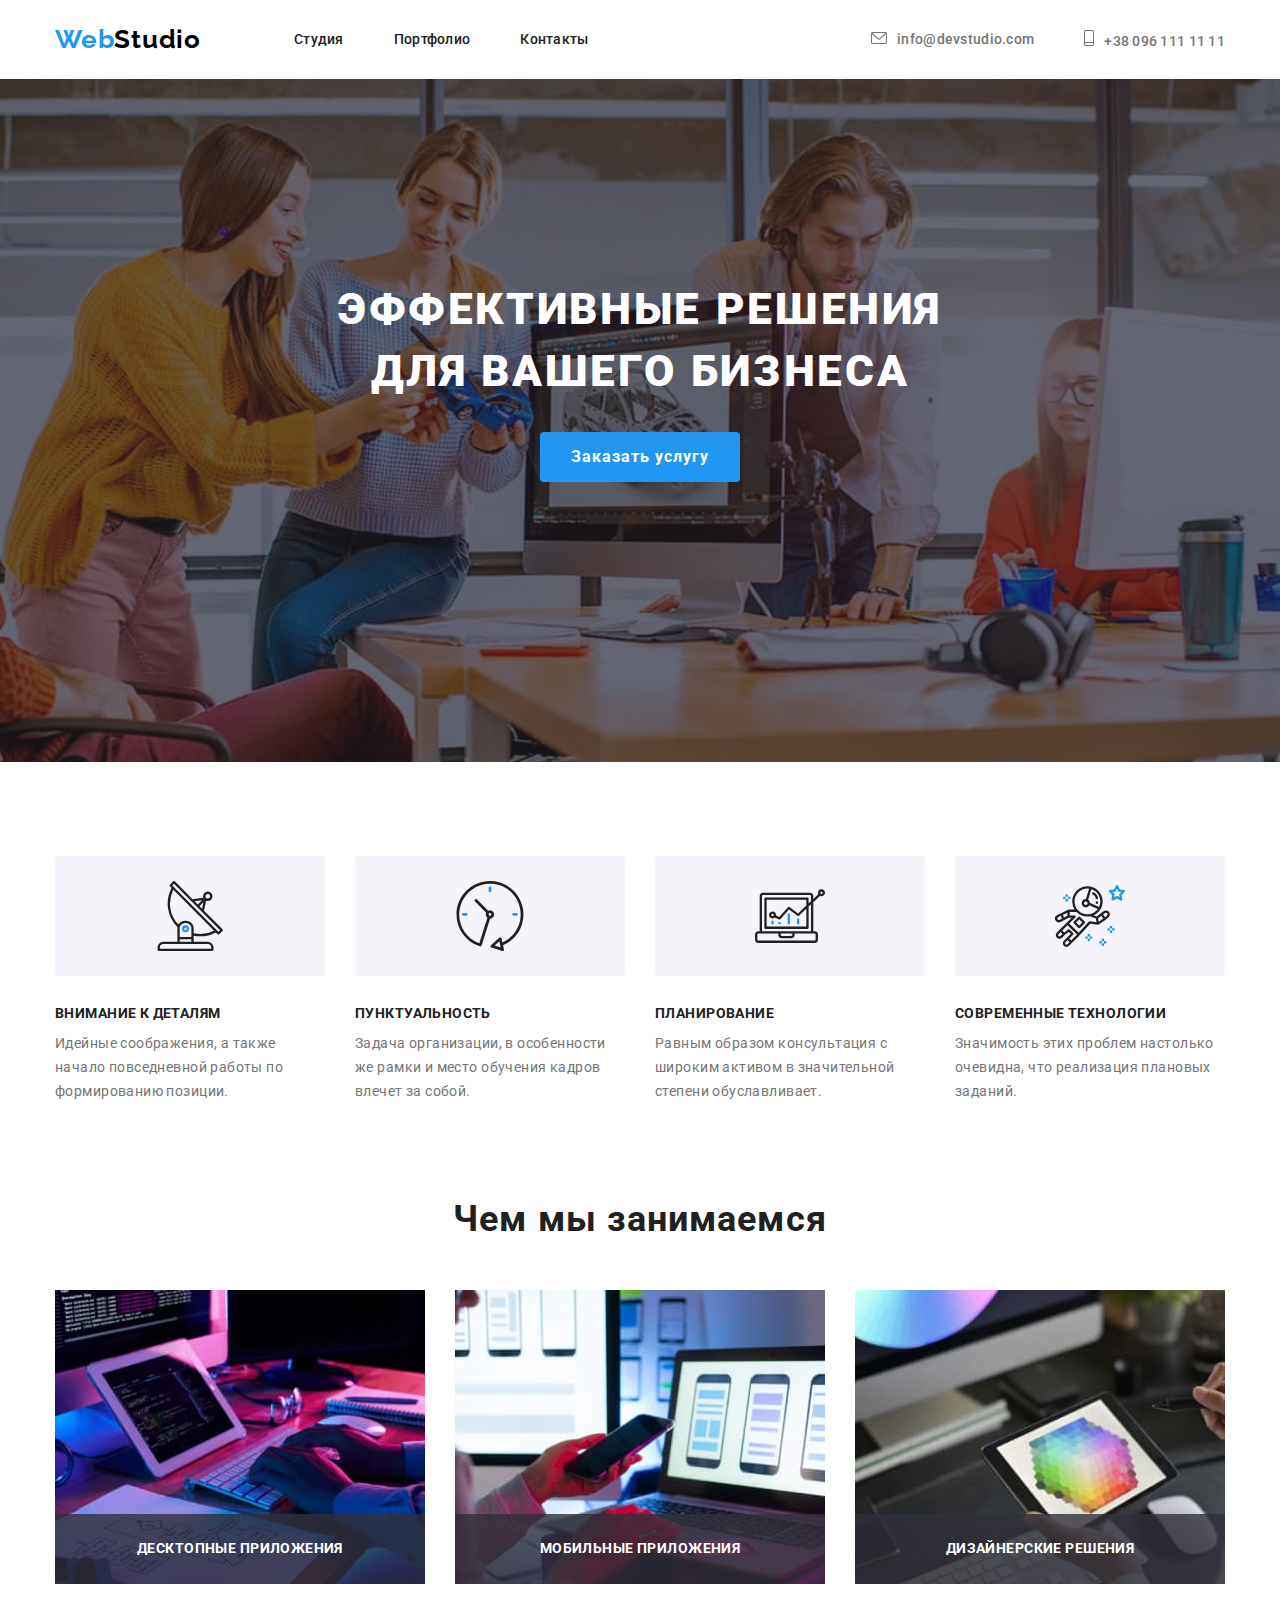
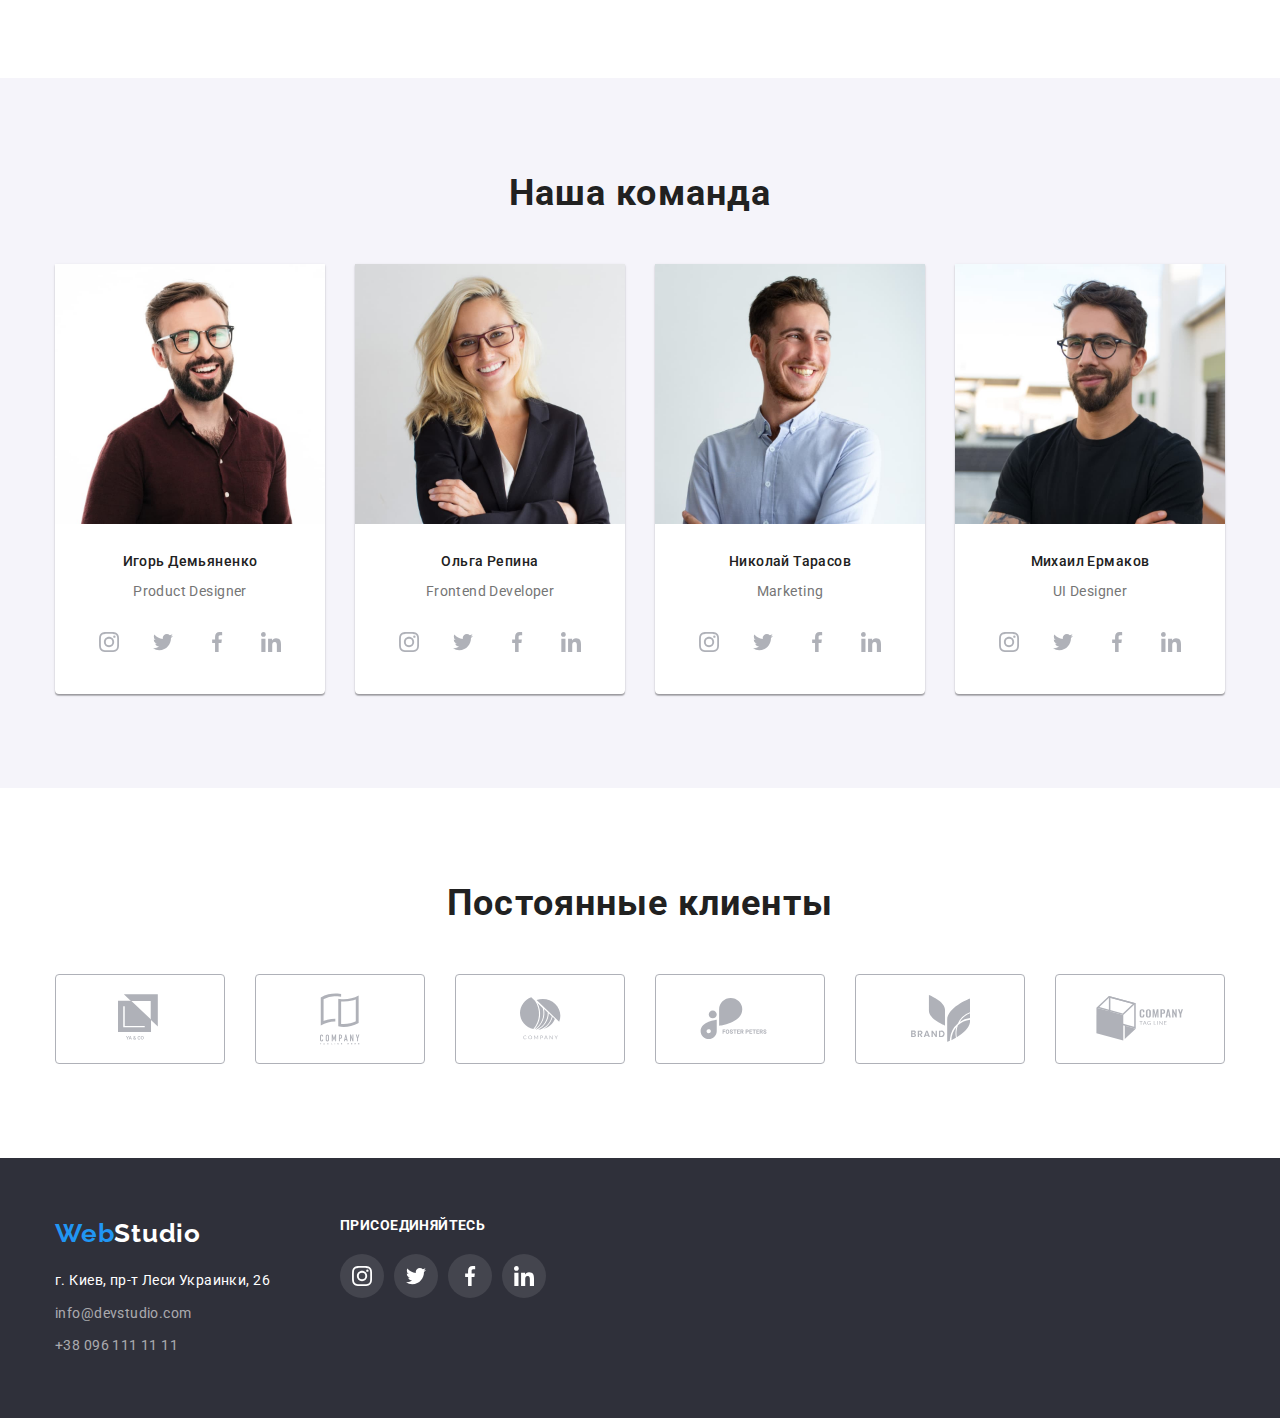
==== commit 146691b9: "fixed header and added transform for blue line" ====
--- a/index.html
+++ b/index.html
@@ -19,7 +19,7 @@
                                     <p><span class="logo-part">Web</span>Studio</p>
                                 </a>
                                 <ul class="nav-container">
-                                    <li class="send"><a class="site-nav link current" href="#">Студия</a></li>
+                                    <li class="send"><a class="site-nav link current-line" href="#">Студия</a></li>
                                     <li class="send"><a class="site-nav link" href="./portfolio.html">Портфолио</a></li>
                                     <li class="send"><a class="site-nav link" href="#">Контакты</a></li>
                                 </ul>
--- a/css/styles.css
+++ b/css/styles.css
@@ -23,6 +23,7 @@
     0px 2px 1px rgba(0, 0, 0, 0.2);
   --shadow-litle: 0px 1px 1px rgba(0, 0, 0, 0.12),
     0px 4px 4px rgba(0, 0, 0, 0.06), 1px 4px 6px rgba(0, 0, 0, 0.16);
+  --timing-function: cubic-bezier(0.4, 0, 0.2, 1);
 }
 
 .container {
@@ -156,19 +157,53 @@
 .site-nav.link.current {
   color: var(--accent-color);
 }
-.site-nav.link.current::after {
+.nav-container.current-line {
   content: '';
-
-  display: block;
-  position: absolute;
+  position: absolute;
+  display: inline-block;
   bottom: 0;
   left: 0;
-
   width: 100%;
   height: 4px;
   border-radius: 2px;
   background-color: var(--accent-color);
 }
+/* .site-nav.link.current.line::after {
+  content: '';
+
+  display: block;
+  position: absolute;
+  bottom: 0;
+  left: 0;
+
+  width: 100%;
+  height: 4px;
+  border-radius: 2px;
+  background-color: var(--accent-color);
+
+  opacity: 1;
+} */
+.site-nav.link::after {
+  content: '';
+
+  display: block;
+  position: absolute;
+  bottom: 0;
+  left: 0;
+
+  width: 100%;
+  height: 4px;
+  border-radius: 2px;
+  background-color: var(--accent-color);
+
+  transform: scaleX(0);
+  transition: transform 250ms var(--timing-function);
+}
+.site-nav.link:hover:after,
+.site-nav.link:focus:after {
+  transform: scaleX(1);
+}
+
 /* Hero */
 .hero-container {
 }
@@ -529,17 +564,22 @@
   top: 0;
   left: 0;
 
+  opacity: 1;
+  transition: opacity 250ms var(--timing-function);
+
   background-color: rgba(0, 0, 0, 0.2);
 }
 .backdrop.is-hidden {
   opacity: 0;
   pointer-events: none;
 }
+.backdrop.is-hidden .modal {
+  transform: translate(-50%, -50%) scale(0.8);
+}
 .modal {
   position: absolute;
   top: 50%;
   left: 50%;
-  transform: translate(-50%, -50%);
 
   width: 528px;
   height: 581px;
@@ -547,18 +587,23 @@
   box-shadow: var(--shadow-big);
   border-radius: 4px;
   background-color: var(--primary-bg-color);
+
+  transform: translate(-50%, -50%) scale(1);
+  transition: transform 250ms var(--timing-function);
 }
 .button-close {
-  align-items: center;
-  display: flex;
   position: absolute;
   top: 0;
   right: 0;
+  width: 30px;
+  height: 30px;
+
+  align-items: center;
+  display: flex;
   margin-top: 8px;
   margin-right: 8px;
-  width: 30px;
-  height: 30px;
   padding: 0;
+
   background-color: var(--main-background-color);
   border: 1px solid rgba(0, 0, 0, 0.1);
   border-radius: 50%;
@@ -655,7 +700,7 @@
   background-color: rgba(33, 150, 243, 0.9);
   opacity: 1;
 
-  transition: transform 250ms cubic-bezier(0.4, 0, 0.2, 1);
+  transition: transform 250ms var(--timing-function);
 }
 
 .text-box {
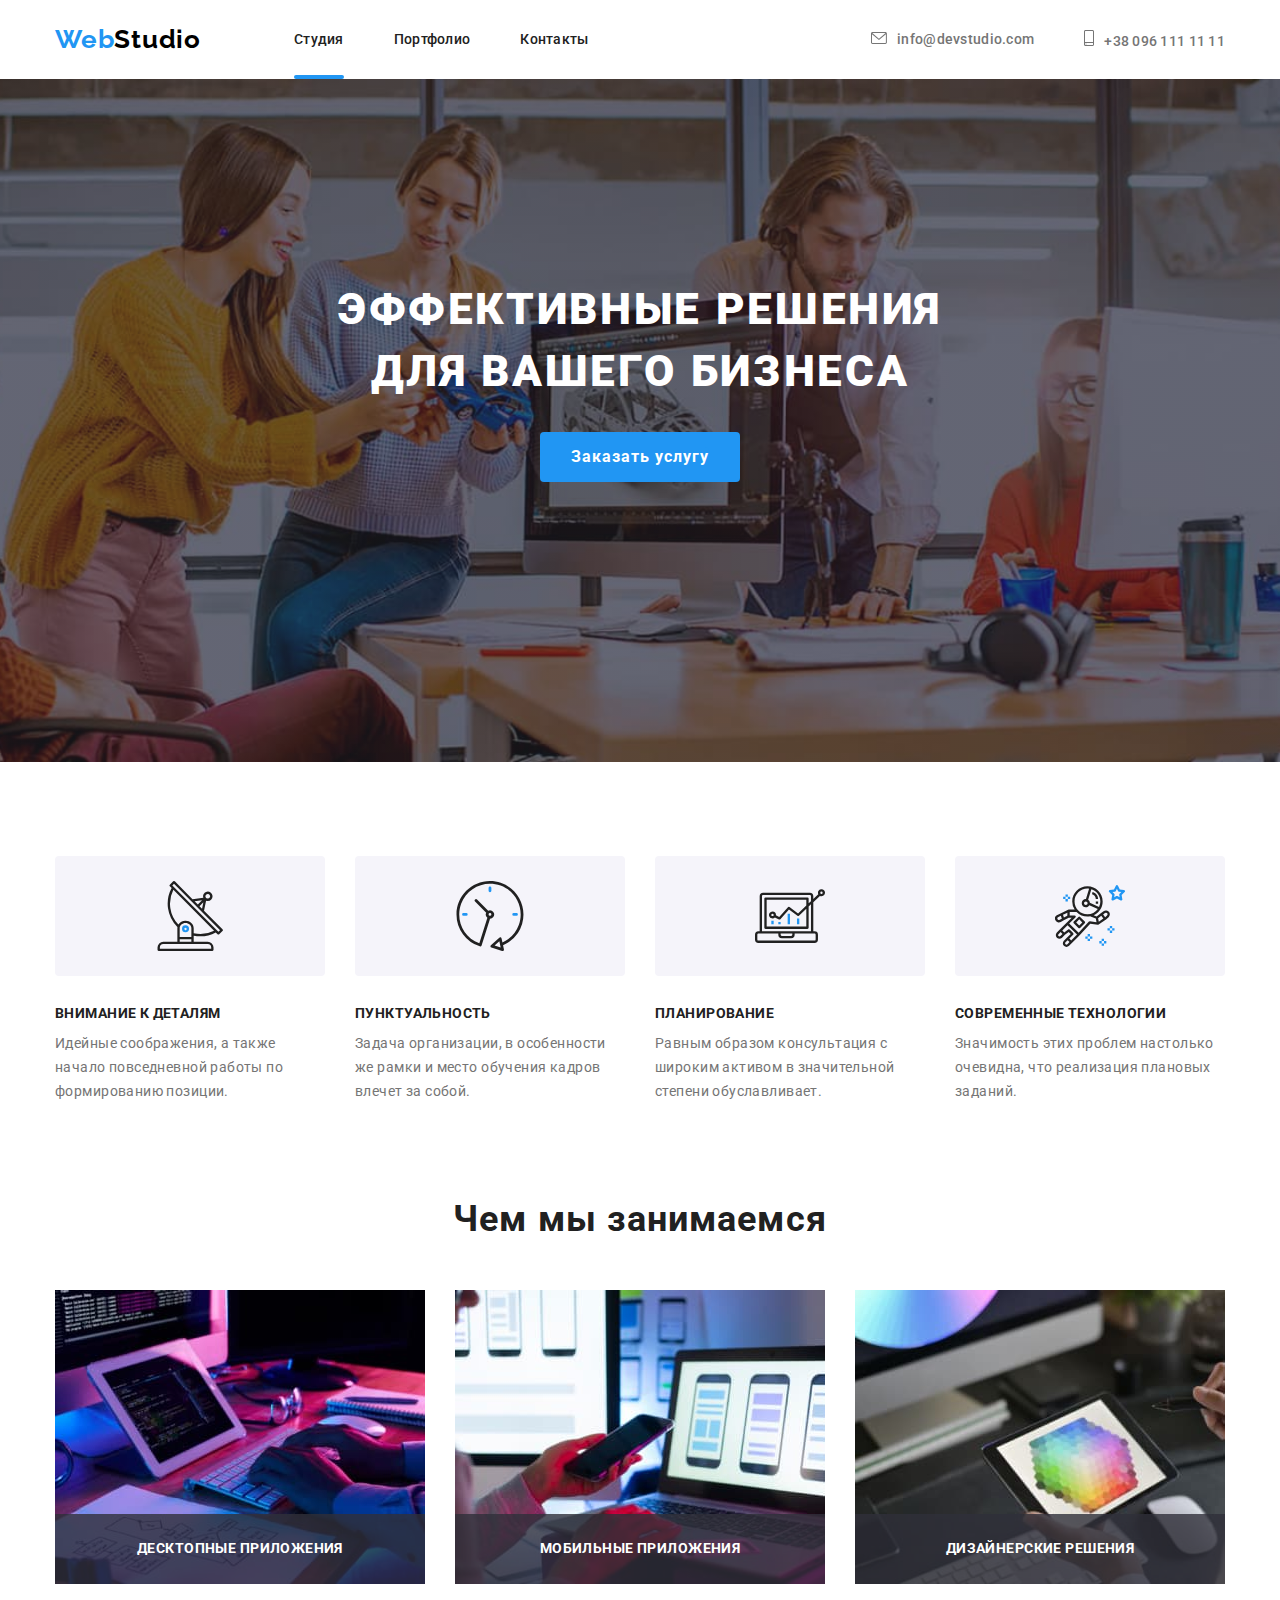
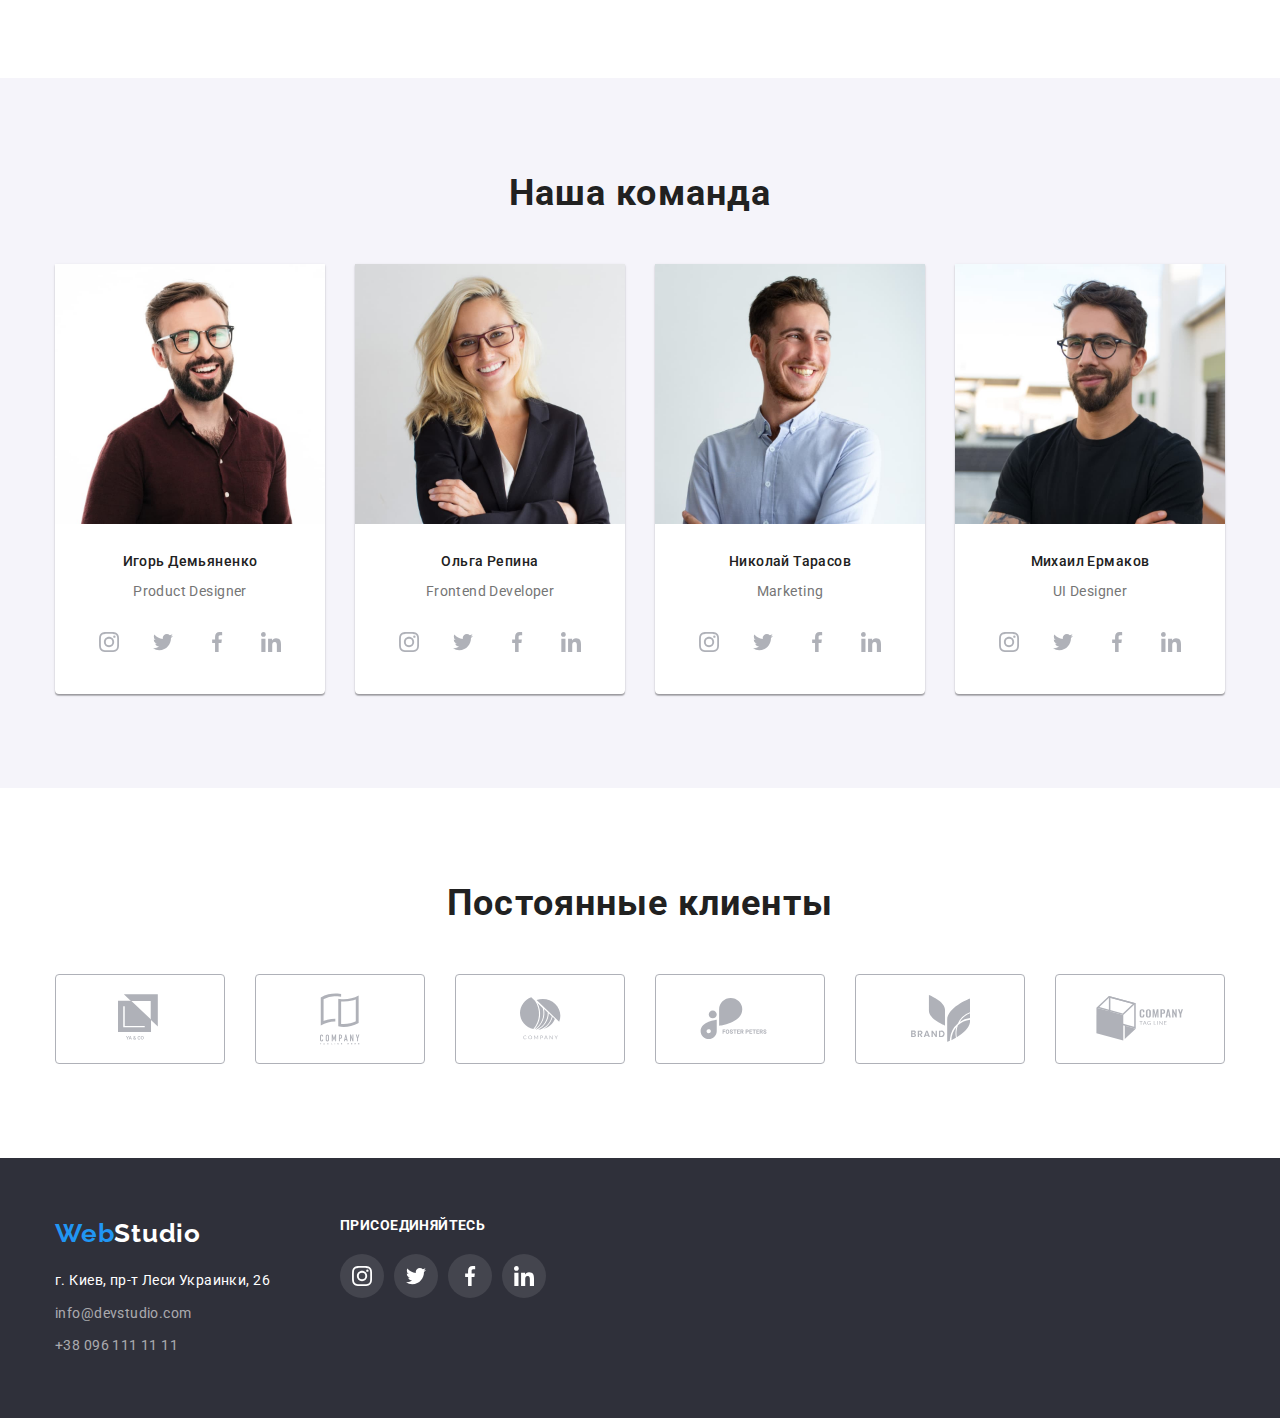
==== commit 038960b2: "added transition property all elements" ====
--- a/index.html
+++ b/index.html
@@ -33,7 +33,8 @@
                                 <use href="./images/sprite.svg#icon-envelope"></use>
                             </svg>info@devstudio.com</a>   
                             </li>
-                             <li class="send"><a class="link" href="tel:+380961111111">
+                             <li class="send">
+                                 <a class="link" href="tel:+380961111111">
                                 <svg class="auth-icon" width="10px" height="16px">
                                     <use href="./images/sprite.svg#icon-smartphone"></use>
                                 </svg>+38 096 111 11 11</a>
--- a/css/styles.css
+++ b/css/styles.css
@@ -91,6 +91,8 @@
   font-size: 14px;
   line-height: 1.14;
   letter-spacing: 0.02em;
+
+  transition: color 250ms var(--timing-function);
 }
 
 body {
@@ -153,6 +155,8 @@
   position: relative;
   padding-top: 32px;
   padding-bottom: 32px;
+
+  transition: color 250ms var(--timing-function);
 }
 .site-nav.link.current {
   color: var(--accent-color);
@@ -196,8 +200,10 @@
   border-radius: 2px;
   background-color: var(--accent-color);
 
+  transition: transform 250ms var(--timing-function);
+}
+.site-nav.link:not(.current-line)::after {
   transform: scaleX(0);
-  transition: transform 250ms var(--timing-function);
 }
 .site-nav.link:hover:after,
 .site-nav.link:focus:after {
@@ -205,8 +211,7 @@
 }
 
 /* Hero */
-.hero-container {
-}
+
 .hero {
   background-image: linear-gradient(
       to right,
@@ -394,6 +399,7 @@
 .icon-link:focus {
   background-color: var(--accent-color);
   fill: var(--primary-bg-color);
+  box-shadow: var(--shadow-litle);
 }
 .features-card {
   color: #afb1b8;
@@ -414,6 +420,9 @@
   cursor: pointer;
   border-radius: 50%;
   fill: currentColor;
+
+  transition-property: fill, color;
+  transition: 250ms var(--timing-function);
 }
 .social-link {
   justify-content: center;
@@ -422,6 +431,7 @@
   background-size: contain;
 }
 /* Section our clients */
+
 .our-clients {
   padding: 94px 0px;
 }
@@ -432,6 +442,8 @@
 .icon-clients:focus {
   border-radius: 4px;
   fill: var(--accent-color);
+
+  box-shadow: var(--shadow-litle);
 }
 .icon-clients {
   width: 170px;
@@ -443,10 +455,16 @@
   align-items: center;
   cursor: pointer;
   fill: currentColor;
+
+  transition-property: fill, color;
+  transition: 250ms var(--timing-function);
 }
 .item-clients .item:focus,
 .item-clients .item:hover {
   border: 1px solid #2196f3;
+
+  transition-property: fill, color;
+  transition: 250ms var(--timing-function);
 }
 .item-clients .item {
   cursor: pointer;
@@ -475,6 +493,7 @@
 .footer-link {
   display: flex;
 }
+
 .footer-link .footer-item + .footer-item {
   margin-left: 10px;
 }
@@ -498,10 +517,14 @@
   cursor: pointer;
   border-radius: 50%;
   fill: currentColor;
+
+  transition-property: fill, color;
+  transition: 250ms var(--timing-function);
 }
 .part-icon:hover,
 .part-icon:focus {
   background-color: var(--accent-color);
+  box-shadow: var(--shadow-litle);
 }
 .footer-container {
   align-items: center;
@@ -531,6 +554,13 @@
   font-size: 14px;
   line-height: 1.7;
   letter-spacing: 0.03em;
+
+  transition-property: color;
+  transition: 250ms var(--timing-function);
+}
+.footer .item:hover,
+.footer .item:hover {
+  color: var(--accent-color);
 }
 
 .logo-sub {
@@ -734,8 +764,14 @@
 .filter-list > .button:focus {
   color: var(--second-text-color);
   background-color: var(--accent-color);
-  box-shadow: var(--shadow-big);
+  box-shadow: 0px 3px 1px rgba(0, 0, 0, 0.1), 0px 1px 2px rgba(0, 0, 0, 0.08),
+    0px 2px 2px rgba(0, 0, 0, 0.12);
   cursor: pointer;
+
+  transform: translateY(-0.15em);
+
+  transition-property: color, background-color, transform;
+  transition: 250ms var(--timing-function);
 }
 .filter-list > .button {
   padding: 6px 22px;
@@ -749,4 +785,6 @@
   text-align: center;
   letter-spacing: 0.03em;
   outline: transparent;
-}
+
+  transform: translateY(-0.15em);
+}
